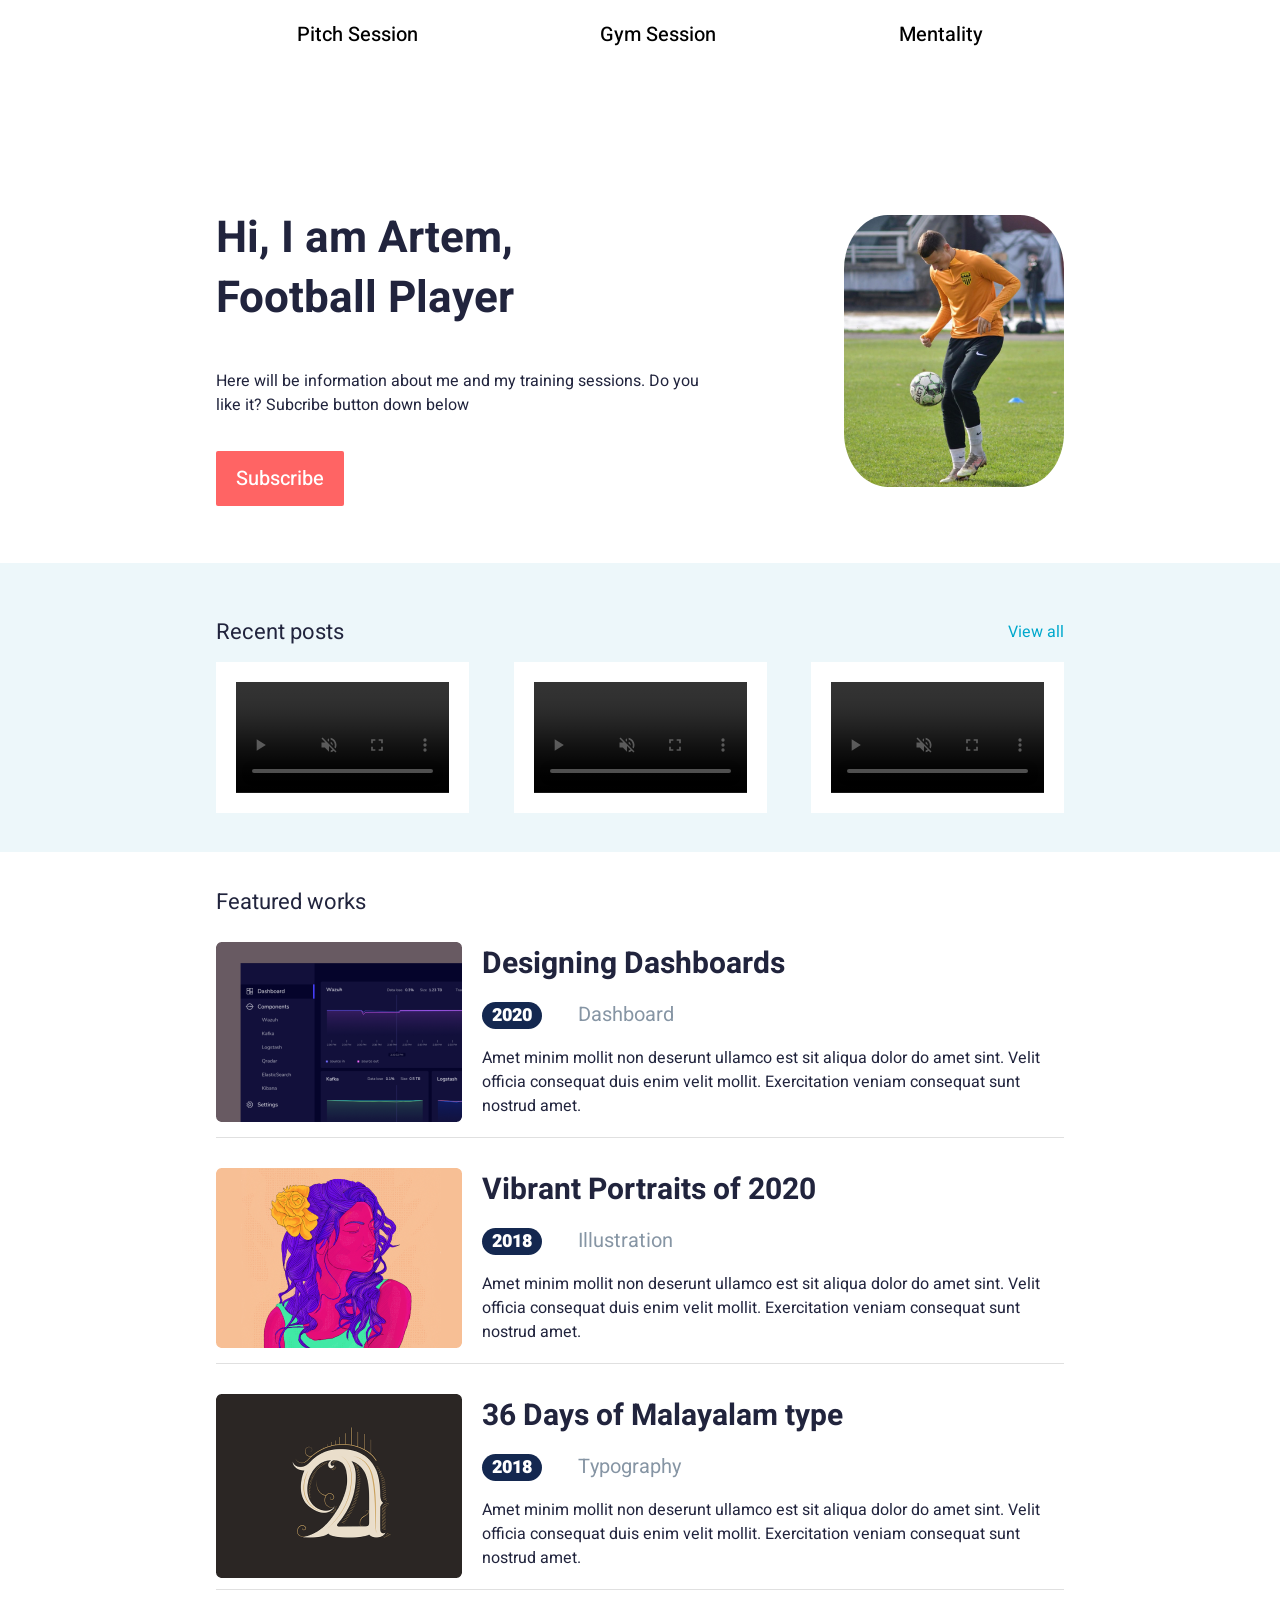
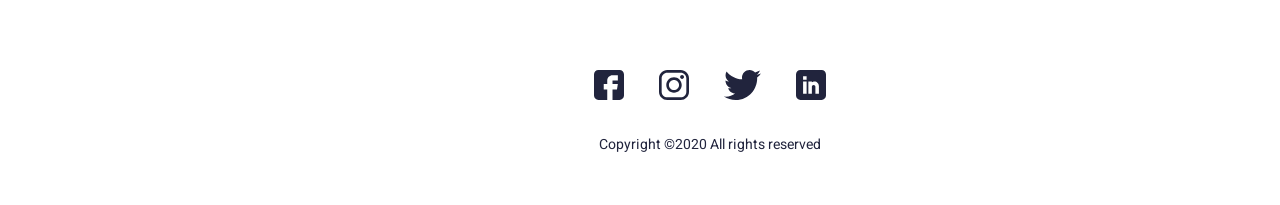
==== index.html @ f5697ee9 "first commit" ====
<!DOCTYPE html>
<html lang="en">

<head>
    <meta charset="UTF-8">
    <meta http-equiv="X-UA-Compatible" content="IE=edge">
    <meta name="viewport" content="width=device-width, initial-scale=1.0">
    <link rel="stylesheet" href="css/style.css">
    <link rel="stylesheet" href="css/index-media.css">
    <title>Jonh</title>
</head>

<body>
    <header>
        <div class="container">
            <div class="header_burger">
                <span></span>
            </div>
                <nav>
                    <ul>
                        <li>
                            <a href="works.html">Pitch Session</a>
                        </li>
                        <li>
                            <a href="blog.html">Gym Session</a>
                        </li>
                        <li>
                            <a href="index.html">Mentality</a>
                        </li>
                    </ul>
                </nav>
        </div>
       
    </header>

      <main>

        <section class="main_banner">
            <div class="container">
                <div class="main_description">
                    <h1>Hi, I am Artem, <br>
                        Football Player</h1>
                    <p>Here will be information about me and my training sessions. Do you like it? Subcribe button down below</p>
                    <a href="#">Subscribe</a>
                </div>
                <div class="main_pic">
                    <img src="images/artem.JPG" alt="photo">
                </div>
            </div>
        </section>

        <section class="posts">
            <div class="container">
                <div class="links">
                    <a class="Recent-posts" href="#">Recent posts</a>
                    <a class="View-all" href="#">View all</a>
                </div>
                <div class="article-flex">
                    <article>
                        <video src="videos/Training-20.07.2024.mp4" controls autoplay muted loop>
                           
                        </video>
                        <!-- <h4>Making a design system from scratch</h4>
                        <span>12 Feb 2020</span>
                        <span>Design, Pattern</span>
                        <p>Amet minim mollit non deserunt ullamco est sit aliqua dolor do amet sint. Velit officia consequat duis enim velit mollit. Exercitation veniam consequat sunt nostrud amet.</p> -->
                    </article>
                    <article>
                        <video src="videos/IMG_E3635.Mp4" controls autoplay muted loop></video>
                        <!-- <h4>Making a design system from scratch</h4>
                        <span>12 Feb 2020</span>
                        <span>Design, Pattern</span>
                        <p>Amet minim mollit non deserunt ullamco est sit aliqua dolor do amet sint. Velit officia consequat duis enim velit mollit. Exercitation veniam consequat sunt nostrud amet.</p> -->
                    </article>
                    <article>
                        <video src="videos/Exercise.MP4" controls autoplay muted loop></video>
                        <!-- <h4>Making a design system from scratch</h4>
                        <span>12 Feb 2020</span>
                        <span>Design, Pattern</span>
                        <p>Amet minim mollit non deserunt ullamco est sit aliqua dolor do amet sint. Velit officia consequat duis enim velit mollit. Exercitation veniam consequat sunt nostrud amet.</p> -->
                    </article>
                </div>
            </div>
        </section>

        <section class="Featured-works">
            <div class="container">
                <h4>Featured works</h4>
                <article class="mobile">
                    <div class="article-pic">
                        <img src="images/Rectangle 30 (1).png" alt="photo">
                    </div>
                    <div class="article-description">
                        <h6>Designing Dashboards</h6>
                        <span class="years">2020</span>
                        <span class="grey">Dashboard</span>
                        <p>Amet minim mollit non deserunt ullamco est sit aliqua dolor do amet sint. Velit officia consequat duis enim velit mollit. Exercitation veniam consequat sunt nostrud amet.</p>
                    </div>
                </article>
                <article>
                    <div class="article-pic">
                        <img src="images/Rectangle 32.png" alt="photo">
                    </div>
                    <div class="article-description">
                        <h6>Vibrant Portraits of 2020</h6>
                        <span class="years">2018</span>
                        <span class="grey">Illustration</span>
                        <p>Amet minim mollit non deserunt ullamco est sit aliqua dolor do amet sint. Velit officia consequat duis enim velit mollit. Exercitation veniam consequat sunt nostrud amet.</p>
                    </div>
                </article>
                <article>
                    <div class="article-pic">
                        <img src="images/Rectangle 34.png" alt="photo">
                    </div>
                    <div class="article-description">
                        <h6>36 Days of Malayalam type</h6>
                        <span class="years">2018</span>
                        <span class="grey">Typography</span>
                        <p>Amet minim mollit non deserunt ullamco est sit aliqua dolor do amet sint. Velit officia consequat duis enim velit mollit. Exercitation veniam consequat sunt nostrud amet.</p>
                    </div>
                </article>
            </div>
        </section>
        
      </main>  

      <footer>
        <div class="container">
            <ul>
                <li><a href="#">
                    <img src="images/fb.svg" alt="Facebook">
                </a></li>
                <li><a href="#">
                    <img src="images/insta.svg" alt="Instagram">
                </a></li>
                <li><a href="#">
                    <img src="images/twitter (2).svg" alt="Twitter">
                </a></li>
                <li><a href="#">
                    <img src="images/Linkedin.svg" alt="Linkedin">
                </a></li>
            </ul>
            <p>Copyright ©2020 All rights reserved </p>
        </div>
      </footer>
    <script src="https://code.jquery.com/jquery-3.7.0.js" integrity="sha256-JlqSTELeR4TLqP0OG9dxM7yDPqX1ox/HfgiSLBj8+kM=" crossorigin="anonymous"></script>
    <script src="js/script.js"></script>

</body>

</html>
---- css/style.css ----
@import url("https://fonts.googleapis.com/css2?family=Heebo:wght@400;500;700&display=swap");
@import url(../scss/works.scss);
@import url(../scss/blog.scss);
.Featured-works .container article .article-description .years {
  color: #FFF;
  font-family: "Heebo", sans-serif;
  font-size: 18px;
  font-style: normal;
  font-weight: 900;
  line-height: 60px;
  border-radius: 16px;
  background: #142850;
  padding: 0px 10px;
  margin-bottom: 22px;
  margin-right: 32px;
}

.Featured-works .container article .article-description .grey {
  color: var(--light, #8695A4);
  font-family: "Heebo", sans-serif;
  font-size: 20px;
  font-style: normal;
  font-weight: 400;
  line-height: normal;
}

* {
  margin: 0;
  padding: 0;
  box-sizing: border-box;
}

.container {
  max-width: 868px;
  margin: auto;
  padding: 0 10px;
}

header {
  max-width: 868px;
  margin: auto;
  padding: 20px 0 20px 0px;
}
/* header .header_logo {
  max-width: 100px;
  max-height: 100px;
}
header .header_logo img {
  display: block;
  max-width: 100%;
  max-height: 100%;
  border-radius: 50%;
} */
header nav ul {
  display: flex;
  justify-content: space-around;
  list-style: none;
}
header nav ul li {
  margin-right: 20px;
}
header nav ul li:last-child {
  margin-right: 0px;
}
header nav ul li a {
  text-decoration: none;
  color: #000;
  text-align: right;
  font-family: "Heebo", sans-serif;
  font-size: 20px;
  font-style: normal;
  font-weight: 500;
  line-height: normal;
  transition: 0.2s ease-in-out;
}
header nav ul li a:hover {
  color: #FF6464;
}

.main_banner {
  background: #FFF;
  padding: 140px 0 70px 0;
}
.main_banner .container {
  display: flex;
  justify-content: space-between;
  align-items: center;
}
.main_banner .container .main_description {
  max-width: 497px;
}
.main_banner .container .main_description h1 {
  color: var(--dark-color, #21243D);
  font-family: "Heebo", sans-serif;
  font-size: 44px;
  font-style: normal;
  font-weight: 700;
  line-height: 60px;
  margin-bottom: 40px;
}
.main_banner .container .main_description p {
  color: var(--dark-color, #21243D);
  font-family: "Heebo", sans-serif;
  font-size: 16px;
  font-style: normal;
  font-weight: 400;
  line-height: normal;
  margin-bottom: 47px;
}
.main_banner .container .main_description a {
  text-decoration: none;
  color: #FFF;
  font-family: "Heebo", sans-serif;
  font-size: 20px;
  font-style: normal;
  font-weight: 500;
  line-height: normal;
  padding: 13px 20px;
  border-radius: 2px;
  background: var(--primary, #FF6464);
  transition: 0.2s ease-in-out;
}
.main_banner .container .main_description a:hover {
  background-color: cadetblue;
}

.main_banner .container .main_pic {
  max-width: 220px;
  max-height: 283px;
}

.main_banner .container .main_pic img {
  max-width: 100%;
  max-height: 100%;
  display: block;
  border-radius: 20%;
}

.posts {
  background: #EDF7FA;
  padding: 39px 0;
}
.posts .container .links {
  display: flex;
  justify-content: space-between;
  align-items: center;
}
.posts .container .links .Recent-posts {
  color: var(--dark-color, #21243D);
  font-family: "Heebo", sans-serif;
  font-size: 22px;
  font-style: normal;
  font-weight: 400;
  line-height: 60px;
  padding: 0px;
  text-decoration: none;
  transition: 0.2s ease-in;
}
.posts .container .links .Recent-posts:hover {
  text-decoration: underline;
}
.posts .container .links .View-all {
  color: var(--secondry, #00A8CC);
  text-align: right;
  font-family: "Heebo", sans-serif;
  font-size: 16px;
  font-style: normal;
  font-weight: 400;
  line-height: normal;
  text-decoration: none;
  transition: 0.2s ease-in;
}
.posts .container .links .View-all:hover {
  text-decoration: underline;
}
.posts .container .article-flex {
  display: flex;
  justify-content: space-between;
}
.posts .container .article-flex article {
  background-color: #FFF;
  padding: 20px 20px 20px 20px;
  max-width: 253px;
  max-height: 373px;
}
.posts .container .article-flex article video{
  width: 100%;
  height: 100%;
}
.posts .container .article-flex article h4 {
  margin-bottom: 20px;
  color: var(--dark-color, #21243D);
  font-family: "Heebo", sans-serif;
  font-size: 26px;
  font-style: normal;
  font-weight: 700;
  line-height: normal;
  margin-bottom: 20px;
}
.posts .container .article-flex article span {
  display: inline-block;
  margin-right: 50px;
  margin-bottom: 20px;
}
.posts .container .article-flex article span:last-of-type {
  margin-right: 0;
}
.posts .container .article-flex article p {
  max-width: 343px;
}

.Featured-works {
  padding: 20px 0 0 0;
}
.Featured-works .container h4 {
  color: var(--dark-color, #21243D);
  font-family: "Heebo", sans-serif;
  font-size: 22px;
  font-style: normal;
  font-weight: 400;
  line-height: 60px;
  margin-bottom: 10px;
}
.Featured-works .container article {
  display: flex;
  padding: 0 0 15px 0;
  border-bottom: 1px solid #E0E0E0;
  margin-bottom: 30px;
}
.Featured-works .container article .article-pic {
  margin-right: 20px;
  max-width: 246px;
  max-height: 180px;
}
.Featured-works .container article .article-pic img {
  display: block;
}
.Featured-works .container article .article-description h6 {
  color: var(--dark-color, #21243D);
  font-family: "Heebo", sans-serif;
  font-size: 30px;
  font-style: normal;
  font-weight: 700;
  line-height: normal;
  margin-bottom: 0px;
}
.Featured-works .container article .article-description p {
  color: var(--dark-color, #21243D);
  font-family: "Heebo", sans-serif;
  font-size: 16px;
  font-style: normal;
  font-weight: 400;
  line-height: normal;
}

footer {
  padding: 50px 0;
}
footer .container {
  display: flex;
  flex-direction: column;
  align-items: center;
}
footer .container ul {
  list-style: none;
  display: flex;
  position: relative;
  left: 70px;
  margin-bottom: 30px;
}
footer .container ul li {
  margin-right: 35px;
  transition: 0.2s ease-in;
}
footer .container ul li:hover {
  transform: scale(1.03, 1.03);
}
footer .container ul li:last-of-type {
  margin-right: 0;
}
footer .container p {
  color: var(--dark, #21243D);
  text-align: center;
  font-family: "Heebo", sans-serif;
  font-size: 14px;
  font-style: normal;
  font-weight: 400;
  line-height: normal;
  position: relative;
  left: 70px;
}
---- css/index-media.css ----
@media (max-width: 1200px) {
    header{
        padding: 20px 12px 20px 12px;
        max-width: 868px;
        margin: auto;
    }
}

@media (max-width: 900px) {
    .main_banner{
        padding-top: 20px;
    }
    .main_banner .container{
        display: flex;
        flex-direction: column;
        align-items: center;
    }
    .main_banner .container .main_description{
        order: 2;
        text-align: center;
    }
    .main_banner .container .main_pic{
        margin-bottom: 30px;
    }

    .posts{
        padding-top: 0px;
    }
    .posts .container{
        display: flex;
        flex-direction: column;
        align-items: center;
    }
    .posts .container .links .View-all{
        display: none;
    }
    .posts .container .article-flex{
        flex-direction: column;
        align-items: center;
    }
    .posts .container .article-flex article{
        margin-bottom: 20px;
    }
}

@media (max-width: 767px) {
    body.lock{
        overflow: hidden;
    }
    header{
        padding: 0px;
    }
    header .header_logo{
        position: relative;
        z-index: 2;
        margin-left: 12px;
        margin-top: 12px;
    }
    header  nav{
        position: fixed;
        width: 100%;
        background-color: #FF6464;
        top: -100%;
        transition: 0.5s ease-in-out;
    }
    header  nav ul{
        text-align: center;
        display: flex;
        flex-direction: column;
        align-items: center;
    }
    header  nav ul li{
        margin-right: 0;
        margin-bottom: 30px;
    }
    header  nav.active{
        height: 100%;
        top: 0px;
        padding: 150px;
    }
    header .header_burger{
        width: 30px;
        height: 20px;
        display: block;
        position: relative;
        z-index: 2;
        margin-right: 12px;
    }
    header .header_burger span{
        width: 100%;
        height: 2px;
        background-color: black;
        position: absolute;
        top: 9px;
    }
    header .header_burger:before,
    header .header_burger::after{
        content: "";
        position: absolute;
        width: 100%;
        height: 2px;
        background-color: black;
        transition: 0.2s ease-in;
    }
    header .header_burger:before{
        top: 0px;
    }
    header .header_burger::after{
        bottom: 0px;
    }
    header .header_burger.active:before{
        top: 9px;
        transform: rotate(45deg);
    }
    header .header_burger.active::after{
        bottom: 9px;
        transform: rotate(-45deg);
    }
    header .header_burger.active span{
        transform: scale(0);
    }
    
    .Featured-works .container{
        display: flex;
        flex-direction: column;
        align-items: center;
    }
    .Featured-works .container article{
        display: none;
    }
    .Featured-works .container .mobile{
        display: block;
        display: flex;
        flex-direction: column;
        align-items: center;
    }
    .Featured-works .container .mobile .article-pic{
        margin-right: 0;
        margin-bottom: 20px;
    }
    .Featured-works .container .mobile .article-description{
        text-align: center;
    }

    footer .container ul{
        position: inherit;
    }
    footer .container p{
        position: inherit;
    }
}
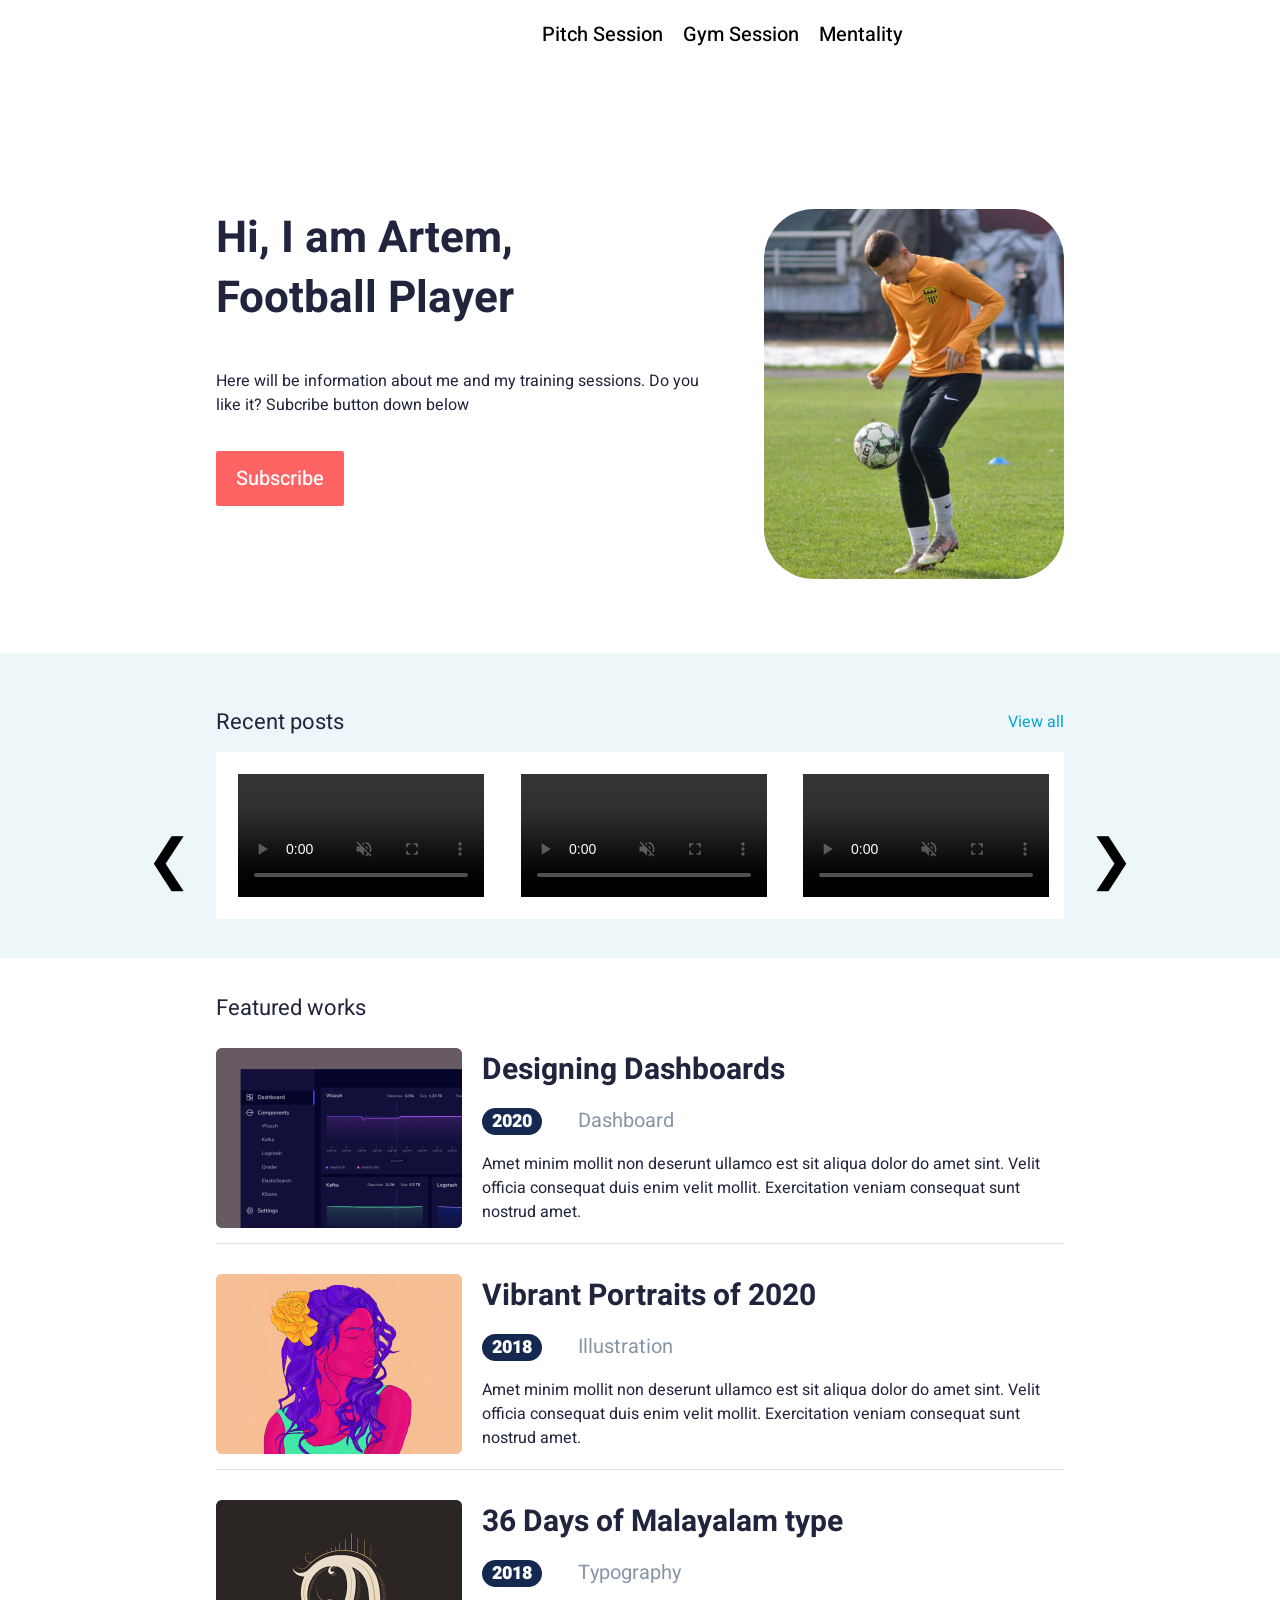
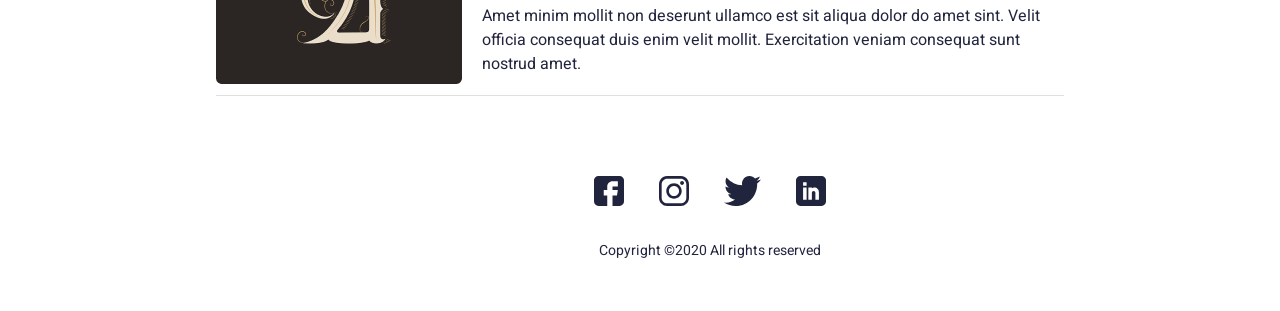
==== commit eee2914a: "My website" ====
--- a/index.html
+++ b/index.html
@@ -7,7 +7,7 @@
     <meta name="viewport" content="width=device-width, initial-scale=1.0">
     <link rel="stylesheet" href="css/style.css">
     <link rel="stylesheet" href="css/index-media.css">
-    <title>Jonh</title>
+    <title>Artem Riabyi</title>
 </head>
 
 <body>
@@ -43,7 +43,7 @@
                     <p>Here will be information about me and my training sessions. Do you like it? Subcribe button down below</p>
                     <a href="#">Subscribe</a>
                 </div>
-                <div class="main_pic">
+                <div class="main-pic">
                     <img src="images/artem.JPG" alt="photo">
                 </div>
             </div>
@@ -53,33 +53,71 @@
             <div class="container">
                 <div class="links">
                     <a class="Recent-posts" href="#">Recent posts</a>
-                    <a class="View-all" href="#">View all</a>
+                    <a class="View-all" id="view-all"  href="#">View all</a>
                 </div>
-                <div class="article-flex">
-                    <article>
-                        <video src="videos/Training-20.07.2024.mp4" controls autoplay muted loop>
-                           
-                        </video>
-                        <!-- <h4>Making a design system from scratch</h4>
-                        <span>12 Feb 2020</span>
-                        <span>Design, Pattern</span>
-                        <p>Amet minim mollit non deserunt ullamco est sit aliqua dolor do amet sint. Velit officia consequat duis enim velit mollit. Exercitation veniam consequat sunt nostrud amet.</p> -->
+                <div class="article-flex" id="slider-box">
+                    <article class="slide">
+                        <video  src="videos/Training-20.07.2024.mp4" controls  muted loop></video>
+                    </article class="slide">
+                    <article class="slide">
+                        <video src="videos/IMG_E3635.Mp4" controls  muted loop></video>
                     </article>
-                    <article>
-                        <video src="videos/IMG_E3635.Mp4" controls autoplay muted loop></video>
-                        <!-- <h4>Making a design system from scratch</h4>
-                        <span>12 Feb 2020</span>
-                        <span>Design, Pattern</span>
-                        <p>Amet minim mollit non deserunt ullamco est sit aliqua dolor do amet sint. Velit officia consequat duis enim velit mollit. Exercitation veniam consequat sunt nostrud amet.</p> -->
+                    <article class="slide">
+                        <video  src="videos/Exercise.MP4" controls  muted loop></video>
+                    </article >
+                    <article  class="slide" hidden>
+                        <video  src="videos/IMG_0462.mp4" controls  muted loop></video>
+                    </article >
+                    <article  class="slide" hidden>
+                        <video  src="videos/IMG_0463.Mp4" controls  muted loop></video>
                     </article>
-                    <article>
-                        <video src="videos/Exercise.MP4" controls autoplay muted loop></video>
-                        <!-- <h4>Making a design system from scratch</h4>
-                        <span>12 Feb 2020</span>
-                        <span>Design, Pattern</span>
-                        <p>Amet minim mollit non deserunt ullamco est sit aliqua dolor do amet sint. Velit officia consequat duis enim velit mollit. Exercitation veniam consequat sunt nostrud amet.</p> -->
+                    <article  class="slide" hidden>
+                        <video  src="videos/IMG_0464.Mp4" controls  muted loop></video>
                     </article>
+                    <article  class="slide" hidden>
+                        <video  src="videos/IMG_0465.Mp4" controls  muted loop></video>
+                    </article >
+                    <article  class="slide" hidden>
+                        <video  src="videos/IMG_0467.Mp4" controls  muted loop></video>
+                    </article>
+                    <article  class="slide" hidden>
+                        <video  src="videos/IMG_0469.mp4" controls  muted loop></video>
+                    </article>
+                    <button class="arrow" id="right-arrow" onclick="nextSlide()">&#10095</button>
+                    <button class="arrow" id="left-arrow" onclick="prevSlide()">&#10094</button>
                 </div>
+                <div  class="less" id="slider-box-all">
+                    <article class="slide">
+                        <video  src="videos/Training-20.07.2024.mp4" controls  muted loop></video>
+                    </article class="slide">
+                    <article class="slide">
+                        <video src="videos/IMG_E3635.Mp4" controls  muted loop></video>
+                    </article>
+                    <article class="slide">
+                        <video  src="videos/Exercise.MP4" controls  muted loop></video>
+                    </article >
+                    <article  class="slide" hidden>
+                        <video  src="videos/IMG_0462.mp4" controls  muted loop></video>
+                    </article >
+                    <article  class="slide" hidden>
+                        <video  src="videos/IMG_0463.Mp4" controls  muted loop></video>
+                    </article>
+                    <article  class="slide" hidden>
+                        <video  src="videos/IMG_0464.Mp4" controls  muted loop></video>
+                    </article>
+                    <article  class="slide" hidden>
+                        <video  src="videos/IMG_0465.Mp4" controls  muted loop></video>
+                    </article >
+                    <article  class="slide" hidden>
+                        <video  src="videos/IMG_0467.Mp4" controls  muted loop></video>
+                    </article>
+                    <article  class="slide" hidden>
+                        <video  src="videos/IMG_0469.mp4" controls  muted loop></video>
+                    </article>
+                    <button class="arrow" id="right-arrow" onclick="nextSlide()">&#10095</button>
+                    <button class="arrow" id="left-arrow" onclick="prevSlide()">&#10094</button>
+                </div>
+                
             </div>
         </section>
 
--- a/css/style.css
+++ b/css/style.css
@@ -37,23 +37,25 @@
 }
 
 header {
-  max-width: 868px;
+  max-width: 1200px;
   margin: auto;
-  padding: 20px 0 20px 0px;
-}
-/* header .header_logo {
-  max-width: 100px;
-  max-height: 100px;
+  display: flex;
+  justify-content: space-between;
+  align-items: center;
+  padding: 20px 0 20px 165px;
+}
+header .header_logo {
+  max-width: 70px;
+  max-height: 70px;
+  margin-left: 12px;
+  border-radius: 50%;
 }
 header .header_logo img {
   display: block;
   max-width: 100%;
-  max-height: 100%;
-  border-radius: 50%;
-} */
+}
 header nav ul {
   display: flex;
-  justify-content: space-around;
   list-style: none;
 }
 header nav ul li {
@@ -84,7 +86,6 @@
 .main_banner .container {
   display: flex;
   justify-content: space-between;
-  align-items: center;
 }
 .main_banner .container .main_description {
   max-width: 497px;
@@ -123,17 +124,12 @@
 .main_banner .container .main_description a:hover {
   background-color: cadetblue;
 }
-
-.main_banner .container .main_pic {
-  max-width: 220px;
-  max-height: 283px;
-}
-
-.main_banner .container .main_pic img {
-  max-width: 100%;
-  max-height: 100%;
-  display: block;
-  border-radius: 20%;
+.main_banner .container .main-pic {
+  width: 300px;
+}
+.main_banner .container .main-pic img {
+  width: 100%;
+  border-radius: 50px;
 }
 
 .posts {
@@ -173,42 +169,92 @@
 .posts .container .links .View-all:hover {
   text-decoration: underline;
 }
+.posts .container .less {
+  display: none;
+  justify-content: space-around;
+  flex-wrap: wrap;
+}
+.posts .container .less article {
+  background-color: #FFF;
+  padding: 22px 15px 22px 22px;
+  width: 418px;
+}
+.posts .container .less article video {
+  width: 100%;
+  height: 100%;
+  display: block;
+  transition: 1s;
+  animation-name: fade;
+  animation-duration: 2s;
+}
+.posts .container .more .arrow {
+  display: none;
+}
+.posts .container .more.show-all {
+  display: flex;
+  justify-content: space-around;
+  flex-wrap: wrap;
+  gap: 30px 0;
+}
+.posts .container .more.show-all article {
+  background-color: #FFF;
+  padding: 22px 15px 22px 22px;
+  width: 260px;
+}
+.posts .container .more.show-all article video {
+  width: 100%;
+  height: 100%;
+  display: block;
+  transition: 1s;
+  animation-name: fade;
+  animation-duration: 2s;
+}
+.posts .container .hidden {
+  display: none;
+}
 .posts .container .article-flex {
   display: flex;
   justify-content: space-between;
+  position: relative;
 }
 .posts .container .article-flex article {
   background-color: #FFF;
-  padding: 20px 20px 20px 20px;
-  max-width: 253px;
-  max-height: 373px;
-}
-.posts .container .article-flex article video{
+  padding: 22px 15px 22px 22px;
+  width: 418px;
+}
+.posts .container .article-flex article video {
   width: 100%;
   height: 100%;
-}
-.posts .container .article-flex article h4 {
-  margin-bottom: 20px;
-  color: var(--dark-color, #21243D);
-  font-family: "Heebo", sans-serif;
-  font-size: 26px;
-  font-style: normal;
-  font-weight: 700;
-  line-height: normal;
-  margin-bottom: 20px;
-}
-.posts .container .article-flex article span {
-  display: inline-block;
-  margin-right: 50px;
-  margin-bottom: 20px;
-}
-.posts .container .article-flex article span:last-of-type {
-  margin-right: 0;
-}
-.posts .container .article-flex article p {
-  max-width: 343px;
-}
-
+  display: block;
+  transition: 1s;
+  animation-name: fade;
+  animation-duration: 2s;
+}
+.posts .container .article-flex .arrow {
+  position: absolute;
+  font-size: 55px;
+  background-color: #EDF7FA;
+  color: black;
+  border: none;
+  cursor: pointer;
+}
+.posts .container .article-flex #right-arrow {
+  top: 45%;
+  right: -70px;
+}
+.posts .container .article-flex #left-arrow {
+  top: 45%;
+  left: -70px;
+}
+
+@keyframes fade {
+  from {
+    opacity: 0.5;
+  }
+  to {
+    opacity: 1;
+  }
+}
 .Featured-works {
   padding: 20px 0 0 0;
 }
@@ -288,4 +334,4 @@
   line-height: normal;
   position: relative;
   left: 70px;
-}+}/*# sourceMappingURL=style.css.map */
